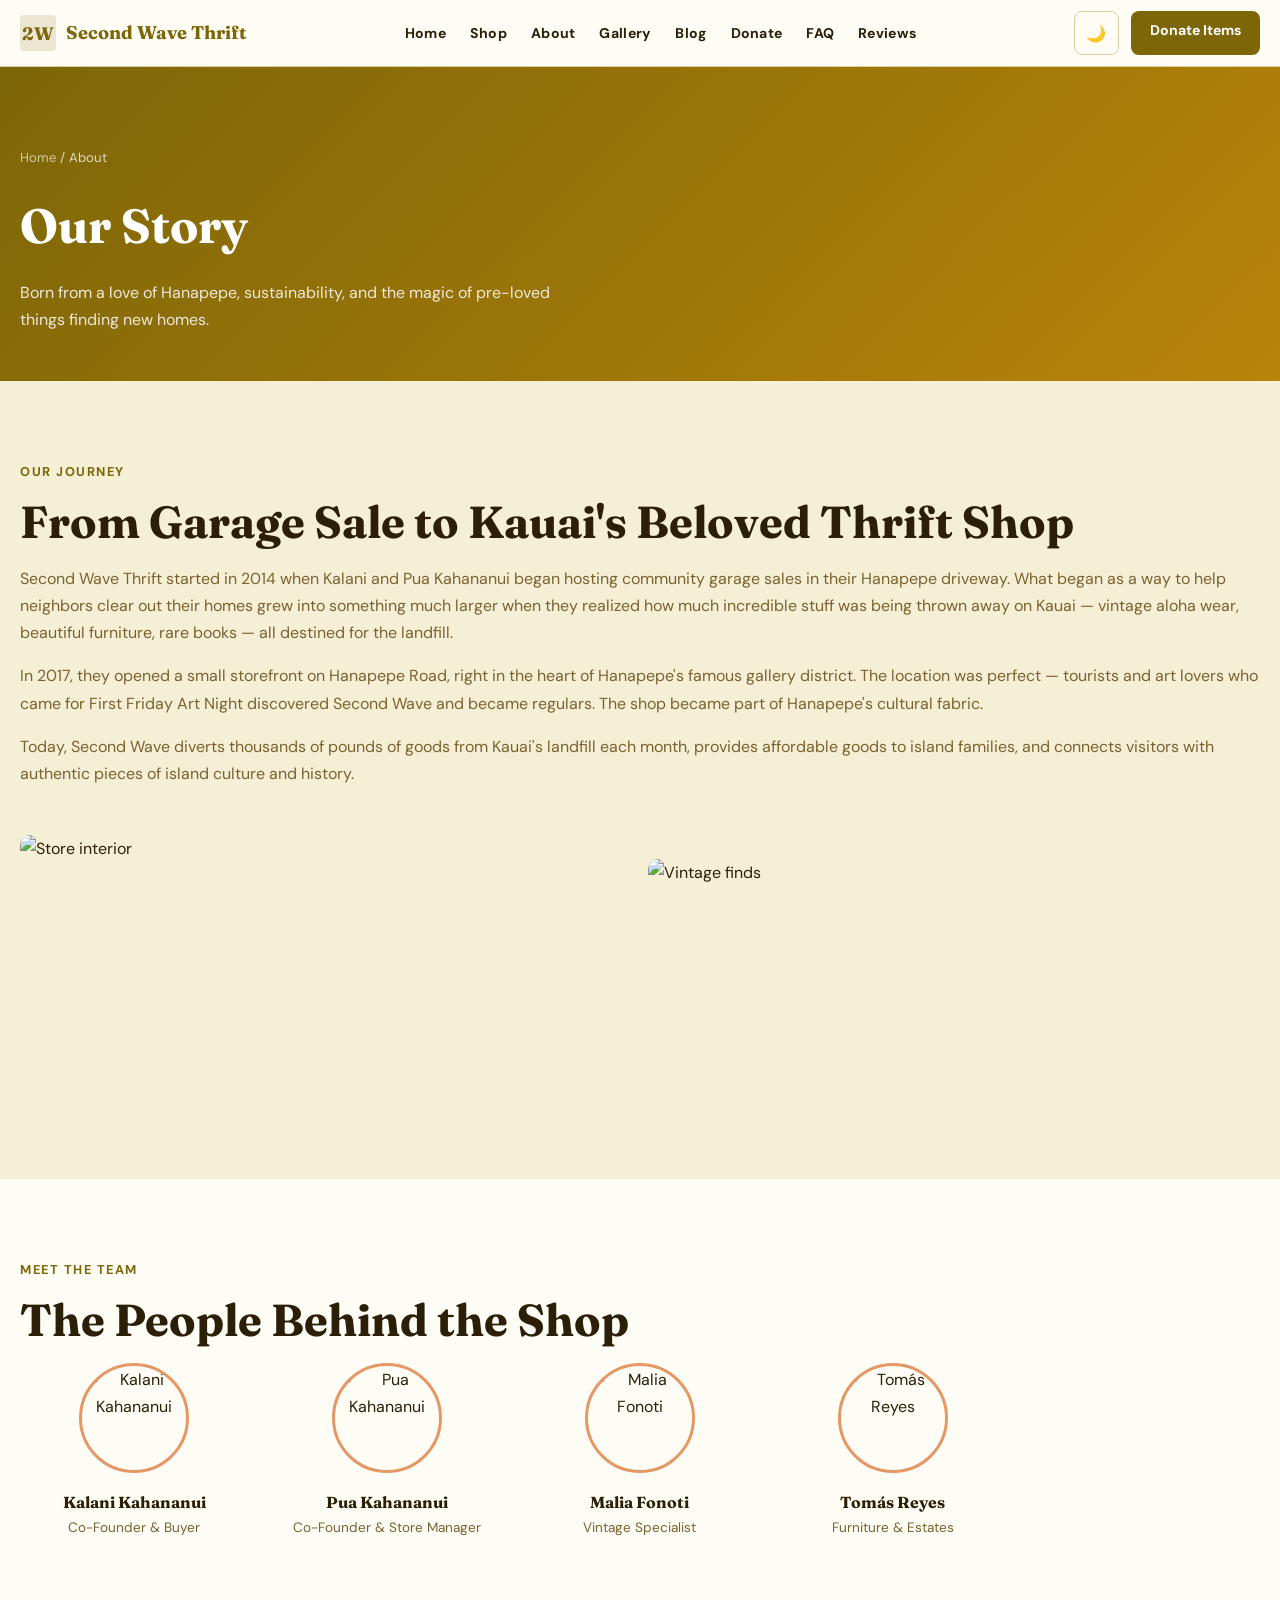
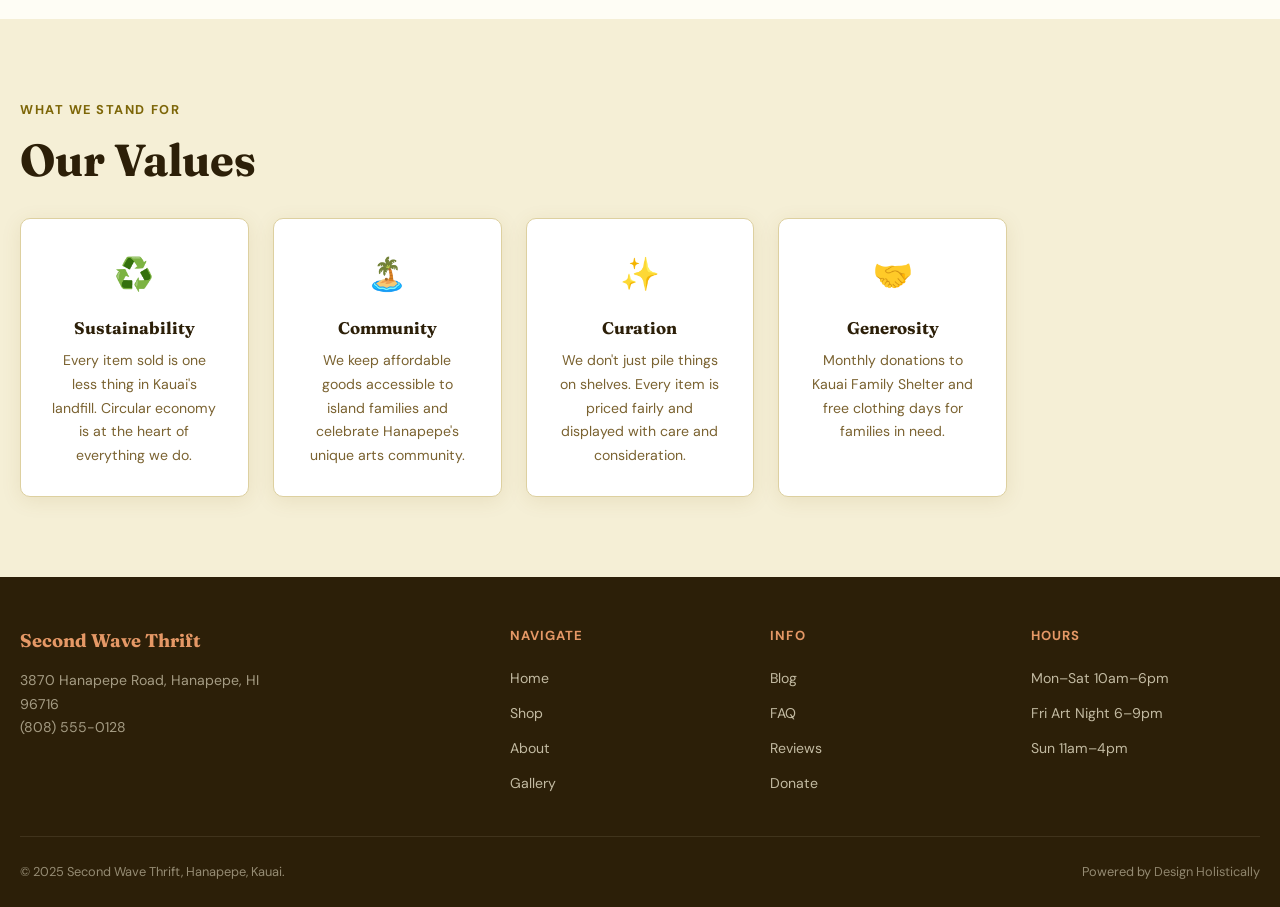
==== about.html @ 047452f1 "Initial commit: Second Wave Thrift — Hawaii sample site (Hanapepe, Kauai)" ====
<!DOCTYPE html>
<html lang="en" data-theme="light">
<head>
<meta charset="UTF-8"><meta name="viewport" content="width=device-width, initial-scale=1.0">
<title>About — Second Wave Thrift | Hanapepe, Kauai</title>
<meta name="description" content="Learn about Second Wave Thrift's story, team, and commitment to sustainable, community-driven shopping in Hanapepe, Kauai.">
<meta property="og:title" content="About — Second Wave Thrift">
<meta property="og:type" content="website">
<link rel="stylesheet" href="css/style.css">
<script type="application/ld+json">{"@context":"https://schema.org","@type":"LocalBusiness","name":"Second Wave Thrift","description":"Treasures washed ashore — pre-loved island finds","telephone":"(808) 555-0128","address":{"@type":"PostalAddress","streetAddress":"3870 Hanapepe Road","addressLocality":"Hanapepe","addressRegion":"HI","postalCode":"96716"},"priceRange":"$"}</script>
</head>
<body>
<header class="site-header">
  <div class="header-inner">
    <a href="index.html" class="logo-wrap"><svg width="36" height="36" viewBox="0 0 36 36" fill="none">
  <rect width="36" height="36" rx="4" fill="#7D6608" opacity="0.15"/>
  <text x="18" y="25" text-anchor="middle" font-family="Fraunces,serif" font-weight="700" font-size="18" fill="#7D6608">2W</text>
</svg><span>Second Wave Thrift</span></a>
    <nav><ul class="nav-links" id="nav-links">
      <li><a href="index.html">Home</a></li><li><a href="services.html">Shop</a></li><li><a href="about.html">About</a></li><li><a href="gallery.html">Gallery</a></li><li><a href="blog.html">Blog</a></li><li><a href="booking.html">Donate</a></li><li><a href="faq.html">FAQ</a></li><li><a href="reviews.html">Reviews</a></li>
    </ul></nav>
    <div class="header-actions">
      <button id="theme-toggle" class="btn-theme">🌙</button>
      <a href="booking.html" class="btn-book">Donate Items</a>
      <button class="hamburger" id="hamburger" aria-label="Menu" aria-expanded="false"><span></span><span></span><span></span></button>
    </div>
  </div>
</header>
<main>

  <div class="page-hero"><div class="section-inner">
    <div class="breadcrumb"><a href="index.html">Home</a> / About</div>
    <h1>Our Story</h1>
    <p>Born from a love of Hanapepe, sustainability, and the magic of pre-loved things finding new homes.</p>
  </div></div>
  <section class="section section-alt"><div class="section-inner">
    <div style="display:grid;gap:3rem;">
      <div class="reveal">
        <div class="section-label">Our Journey</div>
        <h2 class="section-title">From Garage Sale to Kauai's Beloved Thrift Shop</h2>
        <p style="color:var(--text-muted);margin-bottom:1rem;">Second Wave Thrift started in 2014 when Kalani and Pua Kahananui began hosting community garage sales in their Hanapepe driveway. What began as a way to help neighbors clear out their homes grew into something much larger when they realized how much incredible stuff was being thrown away on Kauai — vintage aloha wear, beautiful furniture, rare books — all destined for the landfill.</p>
        <p style="color:var(--text-muted);margin-bottom:1rem;">In 2017, they opened a small storefront on Hanapepe Road, right in the heart of Hanapepe's famous gallery district. The location was perfect — tourists and art lovers who came for First Friday Art Night discovered Second Wave and became regulars. The shop became part of Hanapepe's cultural fabric.</p>
        <p style="color:var(--text-muted);">Today, Second Wave diverts thousands of pounds of goods from Kauai's landfill each month, provides affordable goods to island families, and connects visitors with authentic pieces of island culture and history.</p>
      </div>
      <div style="display:grid;grid-template-columns:1fr 1fr;gap:1rem;">
        <img src="https://picsum.photos/480/340?random=317" alt="Store interior" style="border-radius:10px;width:100%;height:240px;object-fit:cover;" class="reveal">
        <img src="https://picsum.photos/480/340?random=318" alt="Vintage finds" style="border-radius:10px;width:100%;height:240px;object-fit:cover;margin-top:1.5rem;" class="reveal">
      </div>
    </div>
  </div></section>
  <section class="section"><div class="section-inner">
    <div class="section-label reveal">Meet the Team</div>
    <h2 class="section-title reveal">The People Behind the Shop</h2>
    <div class="team-grid">
      <div class="team-card reveal"><img src="https://picsum.photos/110/110?random=319" alt="Kalani Kahananui"><h3>Kalani Kahananui</h3><p>Co-Founder & Buyer</p></div>
      <div class="team-card reveal"><img src="https://picsum.photos/110/110?random=320" alt="Pua Kahananui"><h3>Pua Kahananui</h3><p>Co-Founder & Store Manager</p></div>
      <div class="team-card reveal"><img src="https://picsum.photos/110/110?random=321" alt="Malia Fonoti"><h3>Malia Fonoti</h3><p>Vintage Specialist</p></div>
      <div class="team-card reveal"><img src="https://picsum.photos/110/110?random=322" alt="Tomás Reyes"><h3>Tomás Reyes</h3><p>Furniture & Estates</p></div>
    </div>
  </div></section>
  <section class="section section-alt"><div class="section-inner">
    <div class="section-label reveal">What We Stand For</div>
    <h2 class="section-title reveal">Our Values</h2>
    <div class="values-grid">
      <div class="value-card reveal"><div class="value-icon">♻️</div><h3>Sustainability</h3><p>Every item sold is one less thing in Kauai's landfill. Circular economy is at the heart of everything we do.</p></div>
      <div class="value-card reveal"><div class="value-icon">🏝️</div><h3>Community</h3><p>We keep affordable goods accessible to island families and celebrate Hanapepe's unique arts community.</p></div>
      <div class="value-card reveal"><div class="value-icon">✨</div><h3>Curation</h3><p>We don't just pile things on shelves. Every item is priced fairly and displayed with care and consideration.</p></div>
      <div class="value-card reveal"><div class="value-icon">🤝</div><h3>Generosity</h3><p>Monthly donations to Kauai Family Shelter and free clothing days for families in need.</p></div>
    </div>
  </div></section>

</main>
<footer class="site-footer">
  <div class="footer-inner">
    <div class="footer-brand"><div class="logo-wrap" style="color:var(--accent);">Second Wave Thrift</div><p>3870 Hanapepe Road, Hanapepe, HI 96716<br>(808) 555-0128</p></div>
    <div class="footer-col"><h4>Navigate</h4><ul><li><a href="index.html">Home</a></li><li><a href="services.html">Shop</a></li><li><a href="about.html">About</a></li><li><a href="gallery.html">Gallery</a></li></ul></div>
    <div class="footer-col"><h4>Info</h4><ul><li><a href="blog.html">Blog</a></li><li><a href="faq.html">FAQ</a></li><li><a href="reviews.html">Reviews</a></li><li><a href="booking.html">Donate</a></li></ul></div>
    <div class="footer-col"><h4>Hours</h4><ul><li><a href="#">Mon–Sat 10am–6pm</a></li><li><a href="#">Fri Art Night 6–9pm</a></li><li><a href="#">Sun 11am–4pm</a></li></ul></div>
  </div>
  <div class="footer-bottom"><span>© 2025 Second Wave Thrift, Hanapepe, Kauai.</span><span>Powered by <a href="https://designholistically.com" target="_blank" rel="noopener">Design Holistically</a></span></div>
</footer>
<button class="back-to-top" id="back-to-top" aria-label="Back to top">↑</button>
<script src="js/main.js"></script>
</body>
</html>
---- css/style.css ----
@import url('https://fonts.googleapis.com/css2?family=Fraunces:ital,wght@0,400;0,600;0,700;1,400&family=DM+Sans:wght@400;500;700&display=swap');
:root {
  --primary: #7D6608;
  --accent: #E59866;
  --bg: #FEFDF5;
  --bg2: #F5EFD6;
  --text: #2C1F08;
  --text-muted: #7A6230;
  --border: #DDD0A0;
  --white: #ffffff;
  --shadow: 0 4px 20px rgba(125,102,8,0.10);
  --radius: 10px;
  --font-heading: 'Fraunces', serif;
  --font-body: 'DM Sans', sans-serif;
  --transition: all 0.3s ease;
}
[data-theme="dark"] {
  --bg: #1A1400;
  --bg2: #221C00;
  --text: #F5EFD6;
  --text-muted: #C4A96A;
  --border: #4A3E0A;
  --white: #221C00;
  --shadow: 0 4px 20px rgba(0,0,0,0.4);
}
*, *::before, *::after { box-sizing: border-box; margin: 0; padding: 0; }
html { scroll-behavior: smooth; }
body { font-family: var(--font-body); background: var(--bg); color: var(--text); line-height: 1.7; transition: background 0.3s, color 0.3s; }
img { max-width: 100%; display: block; }
a { color: var(--primary); text-decoration: none; }
.site-header { position: sticky; top: 0; z-index: 100; background: rgba(254,253,245,0.88); backdrop-filter: blur(12px); border-bottom: 1px solid var(--border); padding: 0 1.25rem; }
[data-theme="dark"] .site-header { background: rgba(26,20,0,0.88); }
.header-inner { max-width: 1280px; margin: 0 auto; display: flex; align-items: center; justify-content: space-between; height: 66px; }
.logo-wrap { display: flex; align-items: center; gap: 0.6rem; font-family: var(--font-heading); font-size: 1.15rem; font-weight: 700; color: var(--primary); }
.nav-links { display: flex; gap: 1.5rem; list-style: none; }
.nav-links a { font-size: 0.88rem; font-weight: 700; color: var(--text); letter-spacing: 0.02em; transition: color 0.2s; }
.nav-links a:hover { color: var(--accent); }
.header-actions { display: flex; align-items: center; gap: 0.75rem; }
.btn-theme { background: none; border: 1px solid var(--border); border-radius: 8px; padding: 0.4rem 0.7rem; cursor: pointer; color: var(--text); font-size: 1rem; min-width: 44px; min-height: 44px; transition: var(--transition); }
.btn-book { background: var(--primary); color: #fff; border: none; border-radius: 8px; padding: 0.5rem 1.2rem; font-weight: 700; cursor: pointer; font-size: 0.88rem; min-height: 44px; transition: var(--transition); }
.btn-book:hover { background: var(--accent); color: var(--text); }
.hamburger { display: none; flex-direction: column; gap: 5px; background: none; border: none; cursor: pointer; padding: 0.5rem; min-width: 44px; min-height: 44px; justify-content: center; align-items: center; }
.hamburger span { width: 24px; height: 2px; background: var(--text); border-radius: 2px; transition: var(--transition); }
@media (max-width: 768px) { .nav-links { display: none; flex-direction: column; position: absolute; top: 66px; left: 0; right: 0; background: var(--bg); border-bottom: 1px solid var(--border); padding: 1rem 1.25rem; gap: 0.5rem; } .nav-links.open { display: flex; } .hamburger { display: flex; } .btn-book { display: none; } }
.hero { position: relative; min-height: 85vh; display: flex; align-items: center; overflow: hidden; }
.hero-bg { position: absolute; inset: 0; }
.hero-bg img { width: 100%; height: 100%; object-fit: cover; }
.hero-overlay { position: absolute; inset: 0; background: linear-gradient(120deg, rgba(125,102,8,0.8) 0%, rgba(229,152,102,0.4) 100%); }
.hero-content { position: relative; z-index: 2; max-width: 1280px; margin: 0 auto; padding: 4rem 1.25rem; }
.hero-badge { display: inline-block; background: rgba(254,253,245,0.2); color: #fff; border: 1px solid rgba(255,255,255,0.4); border-radius: 20px; padding: 0.3rem 1rem; font-size: 0.8rem; font-weight: 700; letter-spacing: 0.08em; text-transform: uppercase; margin-bottom: 1.5rem; }
.hero h1 { font-family: var(--font-heading); font-size: clamp(2.5rem, 6vw, 4.5rem); font-weight: 700; color: #fff; line-height: 1.15; margin-bottom: 1.25rem; max-width: 680px; }
.hero p { font-size: 1.1rem; color: rgba(255,255,255,0.9); max-width: 500px; margin-bottom: 2rem; }
.hero-cta { display: flex; gap: 1rem; flex-wrap: wrap; }
.btn-primary { background: var(--accent); color: var(--text); border: none; border-radius: 8px; padding: 0.85rem 2rem; font-weight: 700; font-size: 1rem; cursor: pointer; transition: var(--transition); min-height: 44px; display: inline-flex; align-items: center; gap: 0.5rem; }
.btn-primary:hover { background: #d4855a; color: #fff; }
.btn-secondary { background: transparent; color: #fff; border: 2px solid rgba(255,255,255,0.65); border-radius: 8px; padding: 0.85rem 2rem; font-weight: 700; font-size: 1rem; cursor: pointer; transition: var(--transition); min-height: 44px; display: inline-flex; align-items: center; }
.btn-secondary:hover { background: rgba(255,255,255,0.15); }
.section { padding: 5rem 1.25rem; }
.section-inner { max-width: 1280px; margin: 0 auto; }
.section-label { font-size: 0.8rem; font-weight: 700; letter-spacing: 0.12em; text-transform: uppercase; color: var(--primary); margin-bottom: 0.75rem; }
.section-title { font-family: var(--font-heading); font-size: clamp(1.8rem, 4vw, 2.8rem); font-weight: 700; color: var(--text); line-height: 1.2; margin-bottom: 1rem; }
.section-sub { font-size: 1rem; color: var(--text-muted); max-width: 600px; margin-bottom: 3rem; }
.section-alt { background: var(--bg2); }
.services-grid { display: grid; grid-template-columns: repeat(auto-fill, minmax(260px, 1fr)); gap: 1.5rem; }
.service-card { background: var(--white); border: 1px solid var(--border); border-radius: var(--radius); overflow: hidden; transition: var(--transition); box-shadow: var(--shadow); }
.service-card:hover { transform: translateY(-4px); border-color: var(--accent); }
.service-card img { width: 100%; height: 190px; object-fit: cover; }
.service-card-body { padding: 1.4rem; }
.service-card h3 { font-family: var(--font-heading); font-size: 1.15rem; color: var(--text); margin-bottom: 0.4rem; }
.service-card p { font-size: 0.88rem; color: var(--text-muted); margin-bottom: 0.75rem; }
.service-price { font-size: 1rem; font-weight: 700; color: var(--primary); }
.testimonials-grid { display: grid; grid-template-columns: repeat(auto-fill, minmax(280px, 1fr)); gap: 1.5rem; }
.testimonial-card { background: var(--white); border: 1px solid var(--border); border-radius: var(--radius); padding: 1.75rem; box-shadow: var(--shadow); }
.stars { color: var(--accent); font-size: 1.1rem; margin-bottom: 0.75rem; }
.testimonial-text { font-style: italic; font-family: var(--font-heading); color: var(--text-muted); font-size: 0.95rem; margin-bottom: 1.25rem; }
.testimonial-author { display: flex; align-items: center; gap: 0.75rem; }
.testimonial-author img { width: 44px; height: 44px; border-radius: 50%; object-fit: cover; }
.testimonial-author strong { display: block; font-size: 0.88rem; color: var(--text); }
.testimonial-author span { font-size: 0.78rem; color: var(--text-muted); }
.cta-banner { background: var(--primary); color: #fff; padding: 4rem 1.25rem; text-align: center; }
.cta-banner h2 { font-family: var(--font-heading); font-size: clamp(1.8rem, 3vw, 2.5rem); margin-bottom: 1rem; }
.cta-banner p { font-size: 1rem; opacity: 0.85; margin-bottom: 2rem; max-width: 500px; margin-left: auto; margin-right: auto; }
.gallery-grid { display: grid; grid-template-columns: repeat(2, 1fr); gap: 1rem; }
@media (min-width: 768px) { .gallery-grid { grid-template-columns: repeat(3, 1fr); } }
@media (min-width: 1280px) { .gallery-grid { grid-template-columns: repeat(4, 1fr); } }
.gallery-item { border-radius: var(--radius); overflow: hidden; aspect-ratio: 1; cursor: pointer; }
.gallery-item img { width: 100%; height: 100%; object-fit: cover; transition: transform 0.4s; }
.gallery-item:hover img { transform: scale(1.05); }
.blog-grid { display: grid; grid-template-columns: repeat(auto-fill, minmax(300px, 1fr)); gap: 1.5rem; }
.blog-card { background: var(--white); border: 1px solid var(--border); border-radius: var(--radius); overflow: hidden; transition: var(--transition); box-shadow: var(--shadow); }
.blog-card:hover { transform: translateY(-3px); border-color: var(--accent); }
.blog-card img { width: 100%; height: 190px; object-fit: cover; }
.blog-card-body { padding: 1.4rem; }
.blog-tag { font-size: 0.75rem; font-weight: 700; letter-spacing: 0.1em; text-transform: uppercase; color: var(--primary); margin-bottom: 0.5rem; }
.blog-card h3 { font-family: var(--font-heading); font-size: 1.05rem; color: var(--text); margin-bottom: 0.4rem; line-height: 1.35; }
.blog-card p { font-size: 0.88rem; color: var(--text-muted); margin-bottom: 0.75rem; }
.blog-meta { font-size: 0.78rem; color: var(--text-muted); }
.read-more { color: var(--primary); font-weight: 700; font-size: 0.9rem; }
.blog-post { max-width: 760px; margin: 0 auto; padding: 3rem 1.25rem; }
.blog-post h1 { font-family: var(--font-heading); font-size: clamp(1.8rem, 4vw, 2.7rem); color: var(--text); margin-bottom: 1rem; line-height: 1.2; }
.blog-post .meta { font-size: 0.82rem; color: var(--text-muted); margin-bottom: 2rem; }
.blog-post img { border-radius: var(--radius); margin: 2rem 0; width: 100%; height: 380px; object-fit: cover; }
.blog-post h2 { font-family: var(--font-heading); font-size: 1.5rem; color: var(--text); margin: 2rem 0 0.75rem; }
.blog-post p { font-size: 1rem; color: var(--text-muted); margin-bottom: 1.25rem; }
.blog-post ul { margin: 1rem 0 1.5rem 1.5rem; color: var(--text-muted); }
.blog-post ul li { margin-bottom: 0.5rem; }
.booking-section { max-width: 680px; margin: 0 auto; padding: 3rem 1.25rem; }
.step-indicator { display: flex; gap: 0.5rem; margin-bottom: 2.5rem; }
.step { flex: 1; height: 4px; border-radius: 2px; background: var(--border); transition: var(--transition); }
.step.active { background: var(--primary); }
.step.done { background: var(--accent); }
.form-group { margin-bottom: 1.5rem; }
.form-group label { display: block; font-weight: 700; font-size: 0.88rem; margin-bottom: 0.5rem; color: var(--text); }
.form-group input, .form-group select, .form-group textarea { width: 100%; padding: 0.75rem 1rem; border: 1px solid var(--border); border-radius: 8px; font-family: var(--font-body); font-size: 0.95rem; background: var(--bg); color: var(--text); transition: border-color 0.2s; min-height: 44px; }
.form-group input:focus, .form-group select:focus, .form-group textarea:focus { outline: none; border-color: var(--primary); }
.form-group textarea { min-height: 120px; resize: vertical; }
.form-nav { display: flex; gap: 1rem; justify-content: space-between; margin-top: 2rem; }
.booking-step { display: none; }
.booking-step.active { display: block; }
.service-option { border: 2px solid var(--border); border-radius: var(--radius); padding: 1.25rem; cursor: pointer; transition: var(--transition); margin-bottom: 0.75rem; }
.service-option:hover, .service-option.selected { border-color: var(--primary); background: rgba(125,102,8,0.05); }
.service-option h3 { font-family: var(--font-heading); font-size: 1rem; color: var(--text); }
.service-option p { font-size: 0.85rem; color: var(--text-muted); }
.confirmation-box { background: var(--bg2); border: 1px solid var(--border); border-radius: var(--radius); padding: 2rem; text-align: center; }
.confirmation-box .check { font-size: 3rem; margin-bottom: 1rem; }
.confirmation-box h2 { font-family: var(--font-heading); font-size: 1.8rem; color: var(--primary); margin-bottom: 0.5rem; }
.admin-login { max-width: 400px; margin: 6rem auto; padding: 0 1.25rem; }
.admin-card { background: var(--white); border: 1px solid var(--border); border-radius: var(--radius); padding: 2.5rem; box-shadow: var(--shadow); }
.admin-card h1 { font-family: var(--font-heading); font-size: 1.8rem; color: var(--text); margin-bottom: 0.5rem; }
.admin-card p { font-size: 0.88rem; color: var(--text-muted); margin-bottom: 2rem; }
.admin-dash { display: none; max-width: 1200px; margin: 0 auto; padding: 2rem 1.25rem; }
.stats-grid { display: grid; grid-template-columns: repeat(2, 1fr); gap: 1rem; margin-bottom: 2rem; }
@media (min-width: 768px) { .stats-grid { grid-template-columns: repeat(4, 1fr); } }
.stat-card { background: var(--white); border: 1px solid var(--border); border-radius: var(--radius); padding: 1.5rem; text-align: center; box-shadow: var(--shadow); }
.stat-card .stat-num { font-family: var(--font-heading); font-size: 2.2rem; font-weight: 700; color: var(--primary); }
.stat-card .stat-label { font-size: 0.82rem; color: var(--text-muted); margin-top: 0.25rem; }
.admin-table-wrap { background: var(--white); border: 1px solid var(--border); border-radius: var(--radius); padding: 1.5rem; box-shadow: var(--shadow); margin-bottom: 1.5rem; overflow-x: auto; }
.admin-table-wrap h2 { font-family: var(--font-heading); font-size: 1.2rem; margin-bottom: 1rem; color: var(--text); }
table { width: 100%; border-collapse: collapse; font-size: 0.88rem; }
th { text-align: left; padding: 0.6rem 0.75rem; background: var(--bg2); font-weight: 700; font-size: 0.78rem; text-transform: uppercase; letter-spacing: 0.05em; color: var(--text-muted); }
td { padding: 0.7rem 0.75rem; border-top: 1px solid var(--border); color: var(--text); }
.badge { display: inline-block; padding: 0.2rem 0.6rem; border-radius: 12px; font-size: 0.75rem; font-weight: 700; }
.badge-green { background: #D1FAE5; color: #065F46; }
.badge-yellow { background: #FEF3C7; color: #92400E; }
.badge-red { background: #FEE2E2; color: #991B1B; }
.faq-list { max-width: 760px; margin: 0 auto; }
.faq-item { border-bottom: 1px solid var(--border); }
.faq-question { width: 100%; background: none; border: none; text-align: left; padding: 1.25rem 0; font-family: var(--font-heading); font-size: 1.05rem; color: var(--text); cursor: pointer; display: flex; justify-content: space-between; align-items: center; gap: 1rem; min-height: 44px; }
.faq-question:hover { color: var(--primary); }
.faq-icon { font-size: 1.2rem; color: var(--primary); flex-shrink: 0; transition: transform 0.3s; }
.faq-answer { font-size: 0.95rem; color: var(--text-muted); padding-bottom: 1.25rem; display: none; }
.faq-answer.open { display: block; }
.faq-icon.open { transform: rotate(45deg); }
.reviews-grid { display: grid; grid-template-columns: repeat(auto-fill, minmax(280px, 1fr)); gap: 1.5rem; }
.review-card { background: var(--white); border: 1px solid var(--border); border-radius: var(--radius); padding: 1.75rem; box-shadow: var(--shadow); }
.team-grid { display: grid; grid-template-columns: repeat(auto-fill, minmax(220px, 1fr)); gap: 1.5rem; }
.team-card { text-align: center; }
.team-card img { width: 110px; height: 110px; border-radius: 50%; margin: 0 auto 1rem; object-fit: cover; border: 3px solid var(--accent); }
.team-card h3 { font-family: var(--font-heading); font-size: 1rem; color: var(--text); }
.team-card p { font-size: 0.85rem; color: var(--text-muted); }
.values-grid { display: grid; grid-template-columns: repeat(auto-fill, minmax(220px, 1fr)); gap: 1.5rem; margin-top: 2rem; }
.value-card { background: var(--white); border: 1px solid var(--border); border-radius: var(--radius); padding: 1.75rem; text-align: center; box-shadow: var(--shadow); }
.value-icon { font-size: 2rem; margin-bottom: 0.75rem; }
.value-card h3 { font-family: var(--font-heading); font-size: 1.05rem; color: var(--text); margin-bottom: 0.4rem; }
.value-card p { font-size: 0.88rem; color: var(--text-muted); }
.site-footer { background: #2C1F08; color: rgba(245,239,214,0.8); padding: 3rem 1.25rem 1.5rem; }
.footer-inner { max-width: 1280px; margin: 0 auto; display: grid; grid-template-columns: 1fr; gap: 2rem; }
@media (min-width: 768px) { .footer-inner { grid-template-columns: 2fr 1fr 1fr 1fr; } }
.footer-brand p { font-size: 0.88rem; opacity: 0.75; margin-top: 0.75rem; max-width: 280px; }
.footer-col h4 { font-weight: 700; font-size: 0.82rem; letter-spacing: 0.08em; text-transform: uppercase; color: var(--accent); margin-bottom: 1rem; }
.footer-col ul { list-style: none; }
.footer-col ul li { margin-bottom: 0.5rem; }
.footer-col ul li a { color: rgba(245,239,214,0.75); font-size: 0.88rem; transition: color 0.2s; }
.footer-col ul li a:hover { color: #fff; }
.footer-bottom { max-width: 1280px; margin: 2rem auto 0; padding-top: 1.5rem; border-top: 1px solid rgba(245,239,214,0.15); display: flex; flex-wrap: wrap; justify-content: space-between; gap: 0.5rem; font-size: 0.8rem; opacity: 0.65; }
.footer-bottom a { color: rgba(245,239,214,0.75); }
.back-to-top { position: fixed; bottom: 1.5rem; right: 1.5rem; width: 44px; height: 44px; background: var(--primary); color: #fff; border: none; border-radius: 50%; cursor: pointer; font-size: 1.2rem; display: flex; align-items: center; justify-content: center; box-shadow: 0 4px 16px rgba(0,0,0,0.2); opacity: 0; pointer-events: none; transition: var(--transition); z-index: 90; }
.back-to-top.visible { opacity: 1; pointer-events: all; }
.reveal { opacity: 0; transform: translateY(26px); transition: opacity 0.6s ease, transform 0.6s ease; }
.reveal.visible { opacity: 1; transform: none; }
.page-hero { background: linear-gradient(135deg, #7D6608 0%, #B8840A 100%); color: #fff; padding: 5rem 1.25rem 3rem; }
.page-hero h1 { font-family: var(--font-heading); font-size: clamp(2rem, 4vw, 3rem); margin-bottom: 0.75rem; }
.page-hero p { font-size: 1rem; opacity: 0.85; max-width: 560px; }
.breadcrumb { font-size: 0.82rem; opacity: 0.75; margin-bottom: 1rem; }
.breadcrumb a { color: rgba(255,255,255,0.85); }
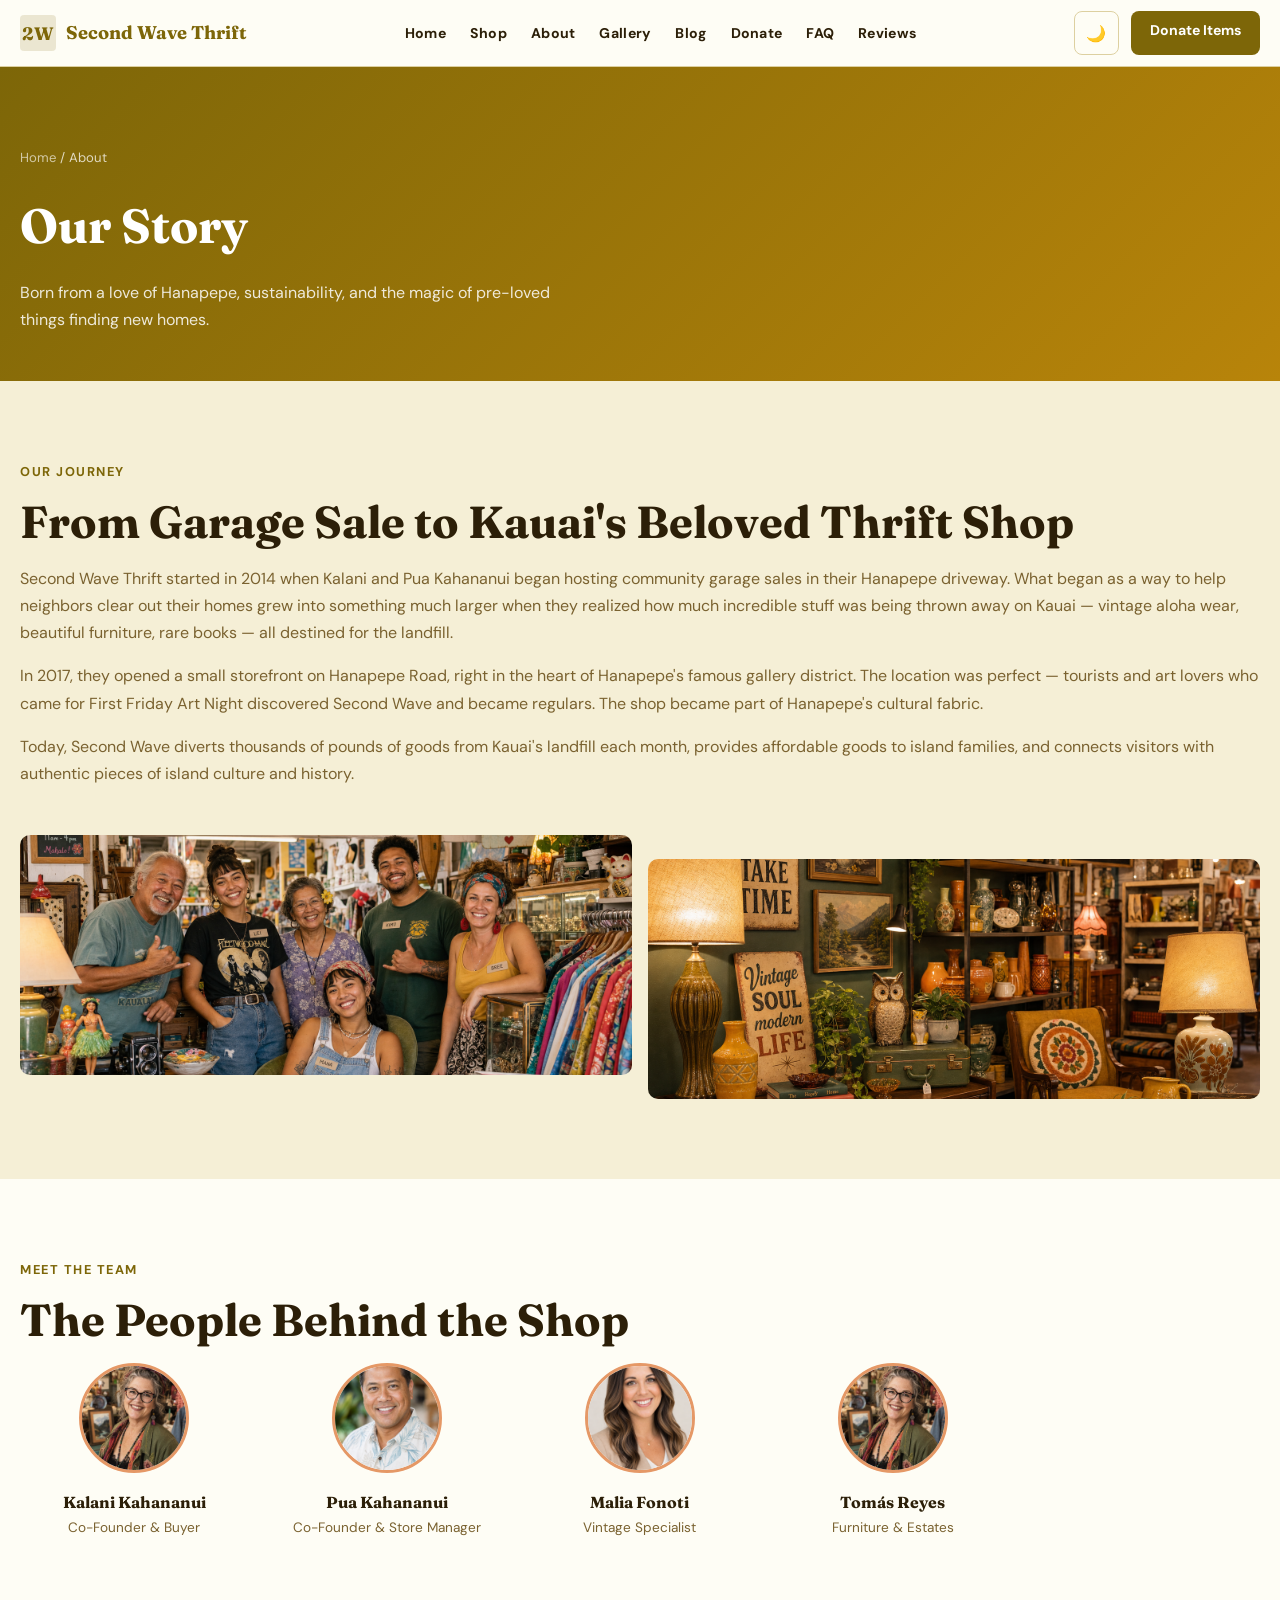
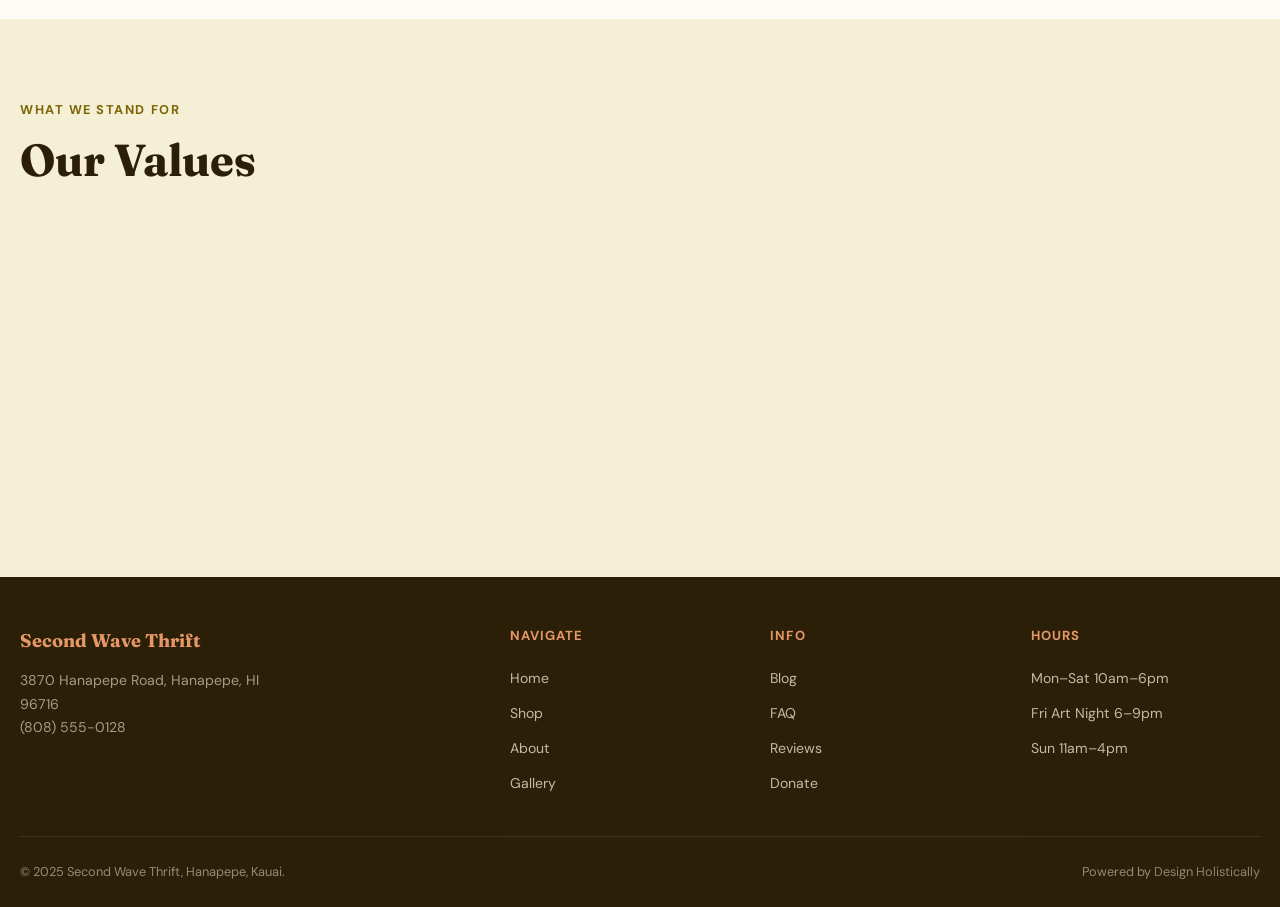
==== commit 0c2efd6b: "Initial commit: Second Wave Thrift — Hawaii sample site (Hanapepe, Kauai)" ====
--- a/about.html
+++ b/about.html
@@ -43,8 +43,8 @@
         <p style="color:var(--text-muted);">Today, Second Wave diverts thousands of pounds of goods from Kauai's landfill each month, provides affordable goods to island families, and connects visitors with authentic pieces of island culture and history.</p>
       </div>
       <div style="display:grid;grid-template-columns:1fr 1fr;gap:1rem;">
-        <img src="https://picsum.photos/480/340?random=317" alt="Store interior" style="border-radius:10px;width:100%;height:240px;object-fit:cover;" class="reveal">
-        <img src="https://picsum.photos/480/340?random=318" alt="Vintage finds" style="border-radius:10px;width:100%;height:240px;object-fit:cover;margin-top:1.5rem;" class="reveal">
+        <img src="images/about.png" alt="Store interior" style="border-radius:10px;width:100%;height:240px;object-fit:cover;" class="reveal">
+        <img src="images/gallery-6.png" alt="Vintage finds" style="border-radius:10px;width:100%;height:240px;object-fit:cover;margin-top:1.5rem;" class="reveal">
       </div>
     </div>
   </div></section>
@@ -52,10 +52,10 @@
     <div class="section-label reveal">Meet the Team</div>
     <h2 class="section-title reveal">The People Behind the Shop</h2>
     <div class="team-grid">
-      <div class="team-card reveal"><img src="https://picsum.photos/110/110?random=319" alt="Kalani Kahananui"><h3>Kalani Kahananui</h3><p>Co-Founder & Buyer</p></div>
-      <div class="team-card reveal"><img src="https://picsum.photos/110/110?random=320" alt="Pua Kahananui"><h3>Pua Kahananui</h3><p>Co-Founder & Store Manager</p></div>
-      <div class="team-card reveal"><img src="https://picsum.photos/110/110?random=321" alt="Malia Fonoti"><h3>Malia Fonoti</h3><p>Vintage Specialist</p></div>
-      <div class="team-card reveal"><img src="https://picsum.photos/110/110?random=322" alt="Tomás Reyes"><h3>Tomás Reyes</h3><p>Furniture & Estates</p></div>
+      <div class="team-card reveal"><img src="images/avatar-1.png" alt="Kalani Kahananui"><h3>Kalani Kahananui</h3><p>Co-Founder & Buyer</p></div>
+      <div class="team-card reveal"><img src="images/avatar-2.png" alt="Pua Kahananui"><h3>Pua Kahananui</h3><p>Co-Founder & Store Manager</p></div>
+      <div class="team-card reveal"><img src="images/avatar-3.png" alt="Malia Fonoti"><h3>Malia Fonoti</h3><p>Vintage Specialist</p></div>
+      <div class="team-card reveal"><img src="images/avatar-1.png" alt="Tomás Reyes"><h3>Tomás Reyes</h3><p>Furniture & Estates</p></div>
     </div>
   </div></section>
   <section class="section section-alt"><div class="section-inner">
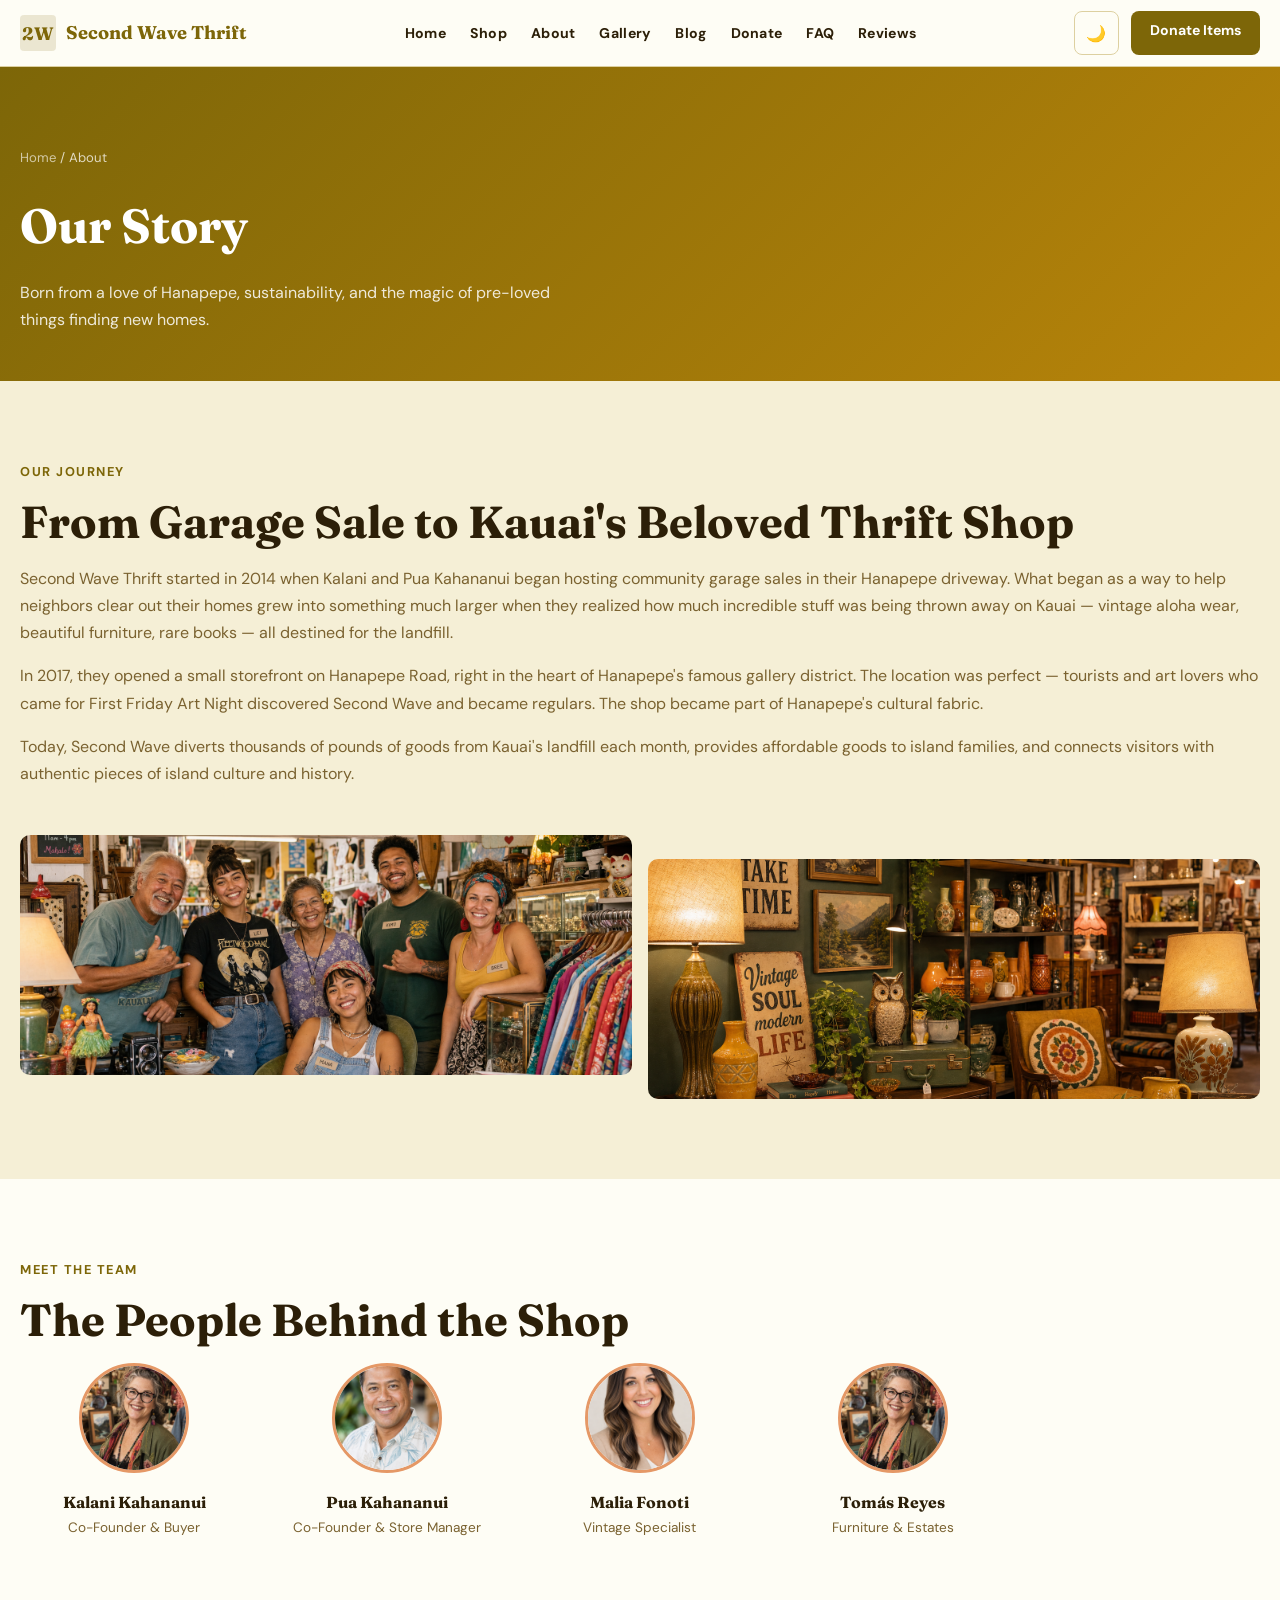
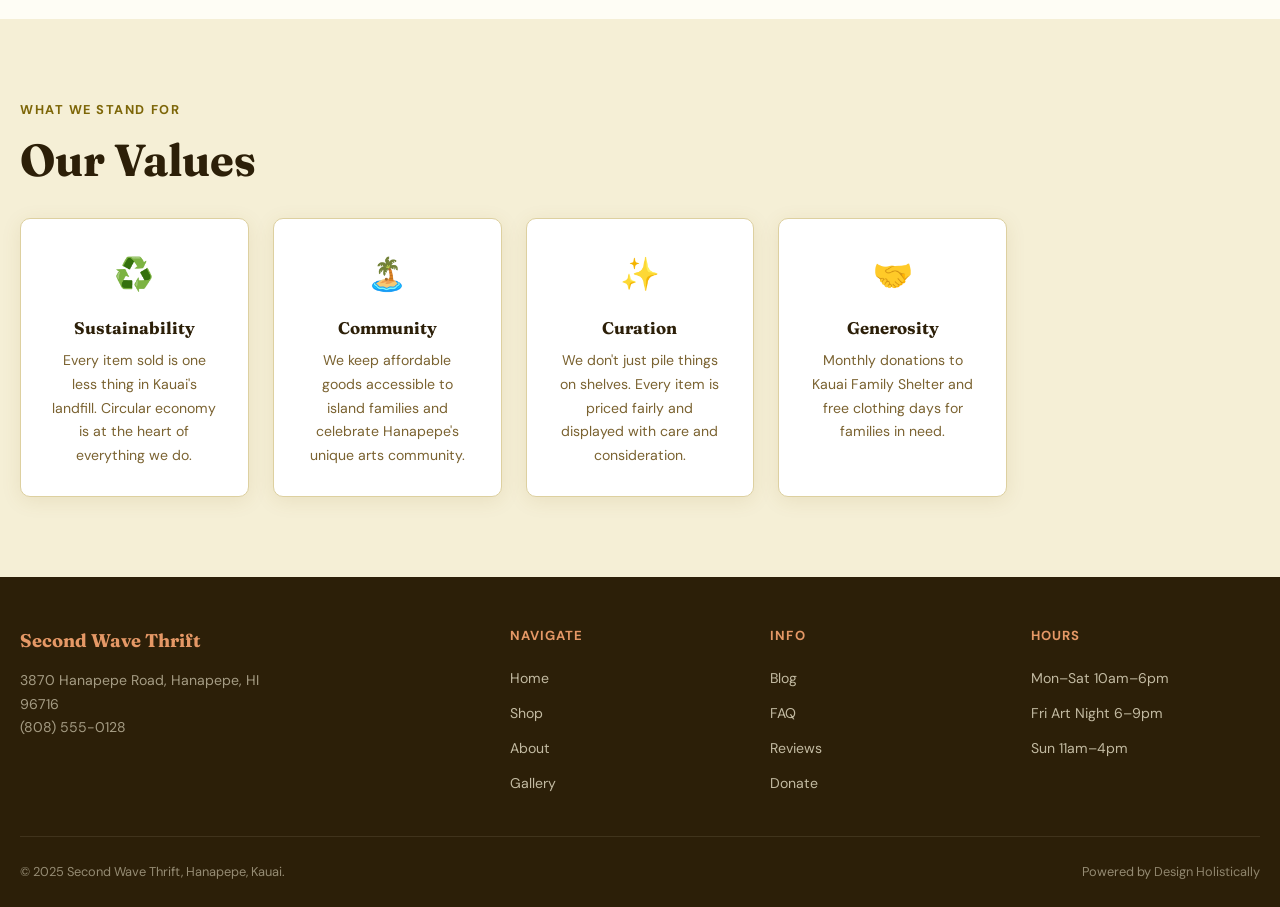
==== commit 8f16923b: "feat: replace all picsum placeholders with AI-generated photorealistic images" ====
--- a/about.html
+++ b/about.html
@@ -8,6 +8,10 @@
 <meta property="og:type" content="website">
 <link rel="stylesheet" href="css/style.css">
 <script type="application/ld+json">{"@context":"https://schema.org","@type":"LocalBusiness","name":"Second Wave Thrift","description":"Treasures washed ashore — pre-loved island finds","telephone":"(808) 555-0128","address":{"@type":"PostalAddress","streetAddress":"3870 Hanapepe Road","addressLocality":"Hanapepe","addressRegion":"HI","postalCode":"96716"},"priceRange":"$"}</script>
+  <link rel="icon" type="image/x-icon" href="images/favicon.ico">
+  <link rel="icon" type="image/png" sizes="32x32" href="images/favicon-32x32.png">
+  <link rel="icon" type="image/png" sizes="16x16" href="images/favicon-16x16.png">
+  <link rel="apple-touch-icon" sizes="180x180" href="images/apple-touch-icon.png">
 </head>
 <body>
 <header class="site-header">
--- a/css/style.css
+++ b/css/style.css
@@ -183,3 +183,8 @@
 .page-hero p { font-size: 1rem; opacity: 0.85; max-width: 560px; }
 .breadcrumb { font-size: 0.82rem; opacity: 0.75; margin-bottom: 1rem; }
 .breadcrumb a { color: rgba(255,255,255,0.85); }
+
+.hero h1, .hero p, .hero-content, .hero .eyebrow-label, .hero .tag { color: #fff !important; }
+
+[data-theme="dark"] .hero { background: transparent !important; }
+[data-theme="dark"] .hero-bg img { opacity: 1 !important; }
